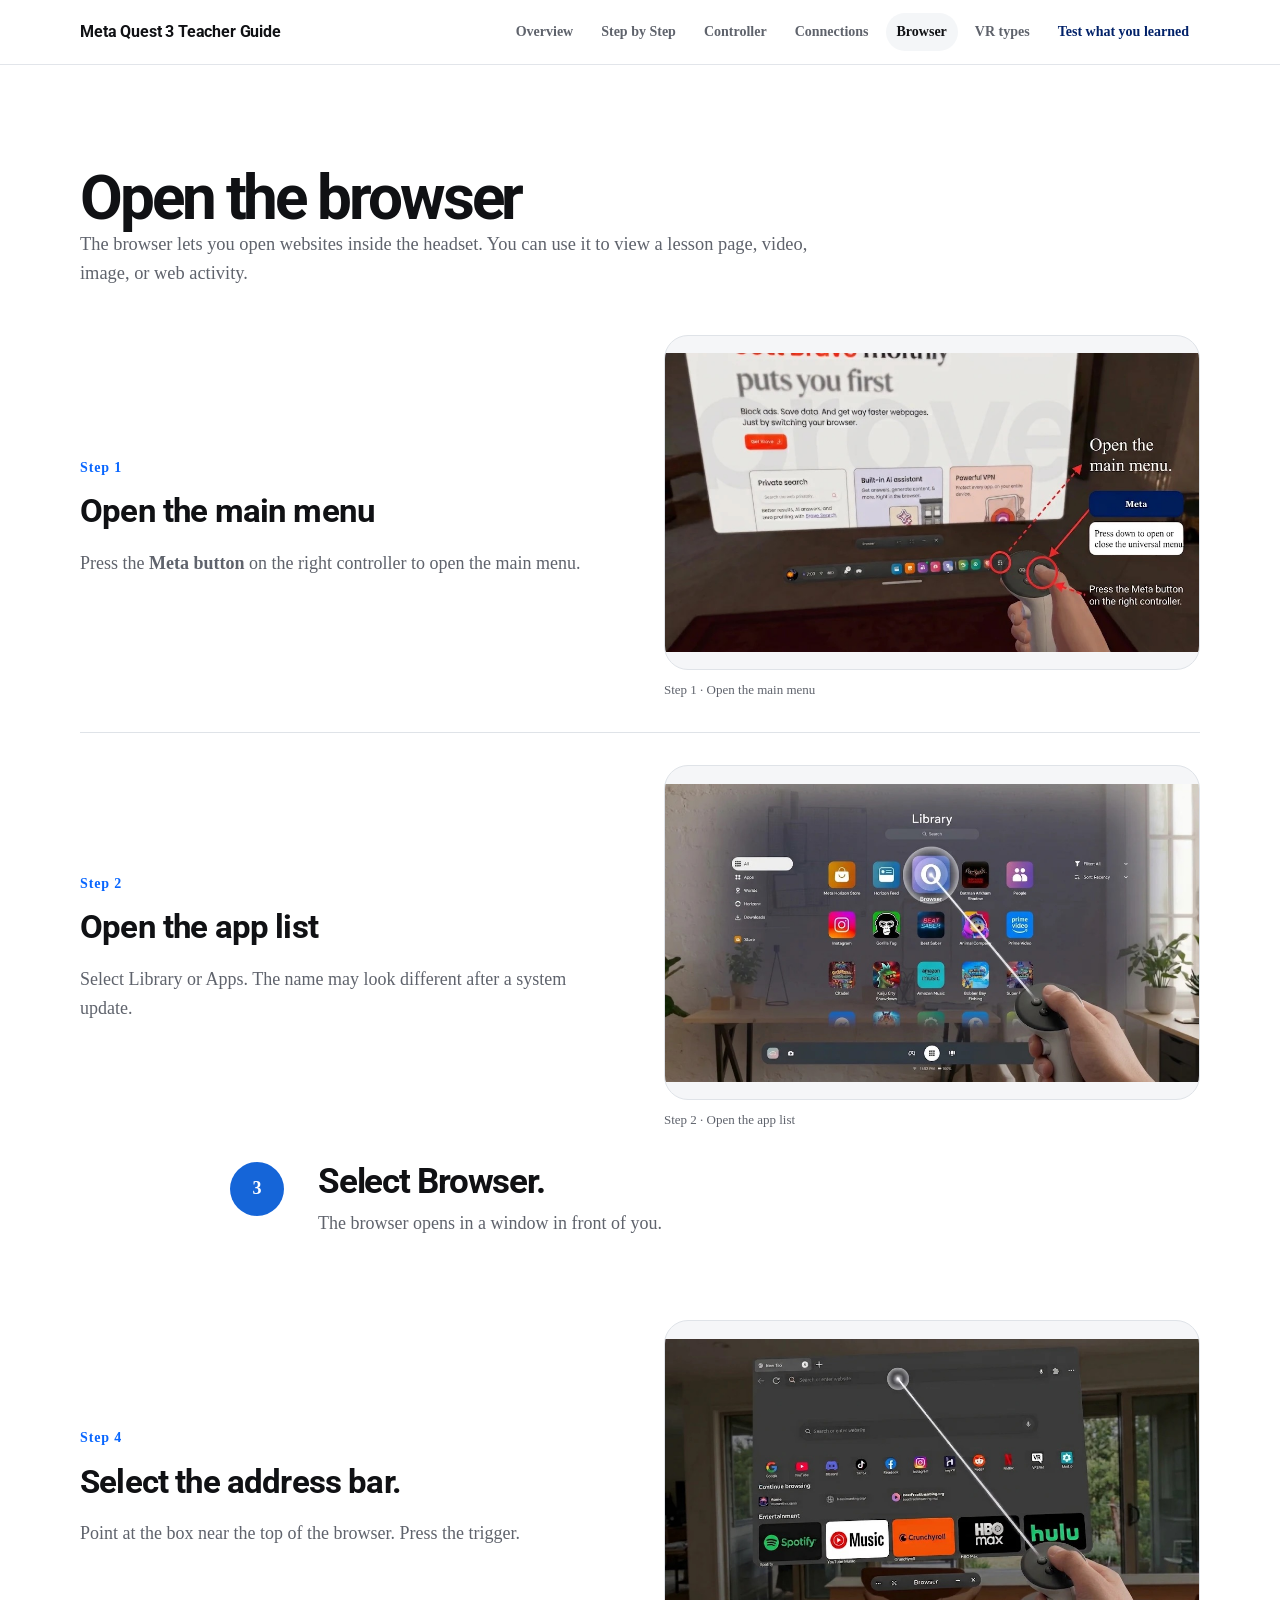
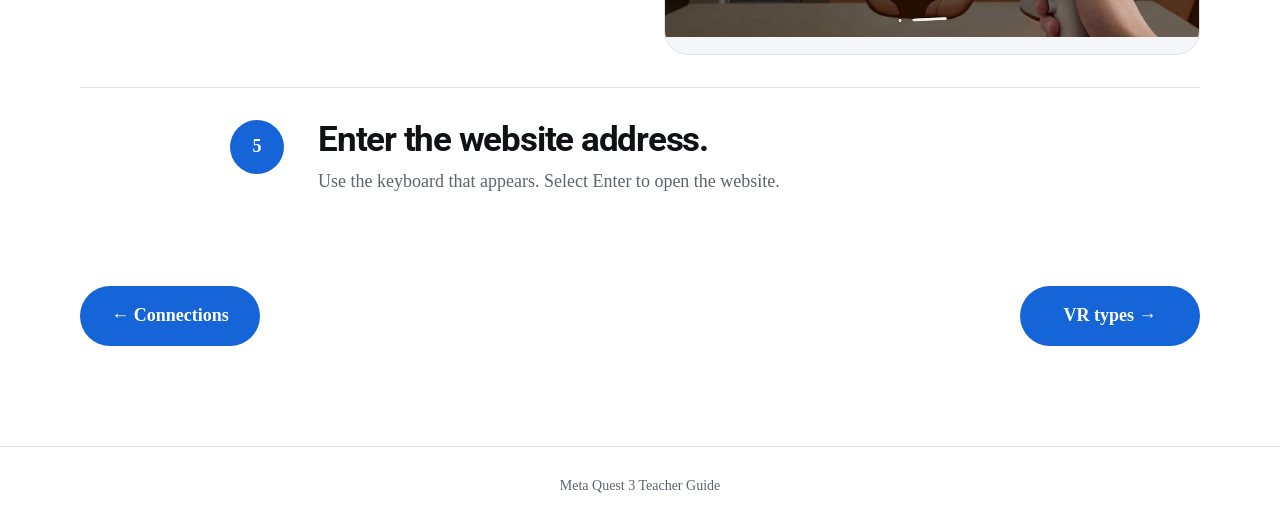
==== browser.html @ f38144ba "Update Browser screenshots, full-size links, and bottom navigation" ====
<!doctype html>
<html lang="en">
<head>
  <meta charset="utf-8">
  <meta name="viewport" content="width=device-width, initial-scale=1">
  <meta name="description" content="Steps for opening and using the browser on Meta Quest 3.">
  <title>Meta Quest 3 for Teachers | Browser</title>
  <link rel="stylesheet" href="style.css">
<style>
.walkthrough .section-heading h1{font-size:clamp(36px,5vw,62px);line-height:1.05;letter-spacing:-.05em;margin:0}
.walkthrough-rows{display:grid;gap:32px}
.walkthrough-row{display:grid;grid-template-columns:minmax(0,1fr) minmax(0,1fr);gap:48px;align-items:center;padding:0 0 32px;border-bottom:1px solid var(--line)}
.walkthrough-row:last-child{border-bottom:0;padding-bottom:0}
.walkthrough-picture{min-height:270px;aspect-ratio:4/3;background:var(--soft);border:1px solid var(--line);border-radius:24px}
.walkthrough-copy{min-width:0;padding:20px 0}
.walkthrough-copy .walkthrough-number{color:#0866ff;font-weight:700;font-size:14px;letter-spacing:.06em;margin:0 0 12px}
.walkthrough-copy h2{font-size:clamp(25px,2.6vw,36px);line-height:1.2;letter-spacing:-.025em;margin:0 0 18px}
.walkthrough-copy p{color:var(--muted);line-height:1.65;margin:0}
@media(max-width:700px){.walkthrough-row{grid-template-columns:minmax(0,1fr);gap:18px}.walkthrough-picture{min-height:180px;aspect-ratio:16/9}.walkthrough-copy{padding:0 0 12px}}
.walkthrough .walkthrough-picture{min-height:0;aspect-ratio:auto;overflow:hidden;background:#fff}
.walkthrough-picture img{display:block;width:100%;height:auto}
.walkthrough-internet-link{display:inline-block;margin-top:24px;min-width:0}

.wifi-shot{margin:0}.wifi-shot figcaption{font-size:13px;color:var(--muted);margin-top:10px}.wifi-shot a{display:block}.wifi-shot a:focus-visible{outline:3px solid #0866ff;outline-offset:4px}.wifi-source{margin-top:32px;font-size:14px;color:var(--muted)}
.wifi-shot .walkthrough-picture{display:flex;align-items:center;justify-content:center;aspect-ratio:16/10;background:#f5f6f8;border-radius:24px}
.wifi-shot .walkthrough-picture img{width:100%;height:100%;object-fit:contain}

.browser-remaining{margin-top:32px;counter-reset:step 2}
.browser-address-step{margin-top:32px}
.browser-final{margin-top:32px;counter-reset:step 4}
.browser-page-links{display:flex;justify-content:space-between;gap:18px;margin-top:40px;flex-wrap:wrap}
@media(max-width:620px){.browser-page-links{flex-direction:column}}
</style>
</head>
<body>
  <a class="skip-link" href="#main">Skip to main content</a>
  <header class="site-header">
    <div class="nav-wrap">
      <a class="brand" href="index.html">Meta Quest 3 Teacher Guide</a>
      <nav class="site-nav" aria-label="Course pages">
        <a href="index.html"> Overview</a>
        <a href="step-by-step.html"> Step by Step</a>
        <a href="controller.html"> Controller</a>
        <a href="internet.html"> Connections</a>
        <a href="browser.html" aria-current="page"> Browser</a>
        <a href="vr-types.html"> VR types</a>
        <a href="quiz.html"> Test what you learned</a>
      </nav>
    </div>
  </header>

  <main id="main">
    <section class="section walkthrough">
      <div class="container">
        <div class="section-heading"><h1>Open the browser</h1><p>The browser lets you open websites inside the headset. You can use it to view a lesson page, video, image, or web activity.</p></div>
        <div class="walkthrough-rows">
          <article class="walkthrough-row" aria-labelledby="browser-step-1">
            <div class="walkthrough-copy"><p class="walkthrough-number">Step 1</p><h2 id="browser-step-1">Open the main menu</h2><p>Press the <strong>Meta button</strong> on the right controller to open the main menu.</p></div>
            <figure class="wifi-shot"><a class="walkthrough-picture" href="assets/browser/step-1-main-menu.svg" target="_blank" rel="noopener" aria-label="View Step 1 screenshot at full size (opens in a new tab)"><img src="assets/browser/step-1-main-menu.svg" alt="Press the Meta button on the right controller to open the universal menu. Arrows highlight the button and the menu bar." width="1024" height="572" loading="eager"></a><figcaption>Step 1 · Open the main menu</figcaption></figure>
          </article>
          <article class="walkthrough-row" aria-labelledby="browser-step-2">
            <div class="walkthrough-copy"><p class="walkthrough-number">Step 2</p><h2 id="browser-step-2">Open the app list</h2><p>Select Library or Apps. The name may look different after a system update.</p></div>
            <figure class="wifi-shot"><a class="walkthrough-picture" href="assets/browser/step-2-library-nov13.svg" target="_blank" rel="noopener" aria-label="View Step 2 screenshot at full size (opens in a new tab)"><img src="assets/browser/step-2-library-nov13.svg" alt="Meta Quest Library showing the app list, including Browser in the top row." width="1024" height="572" loading="lazy"></a><figcaption>Step 2 · Open the app list</figcaption></figure>
          </article>
        </div>
        <div class="steps browser-remaining">

          <article class="step">
            <h2>Select Browser.</h2>
            <p>The browser opens in a window in front of you.</p>
          </article>
        </div>
        <article class="walkthrough-row browser-address-step" aria-labelledby="browser-step-4">
          <div class="walkthrough-copy"><p class="walkthrough-number">Step 4</p><h2 id="browser-step-4">Select the address bar.</h2><p>Point at the box near the top of the browser. Press the trigger.</p></div>
          <figure class="wifi-shot"><a class="walkthrough-picture" href="assets/browser/step-4-address-bar.svg" target="_blank" rel="noopener" aria-label="View Step 4 screenshot at full size (opens in a new tab)"><img src="assets/browser/step-4-address-bar.svg" alt="Controller pointer selecting the address bar at the top of the Browser window." width="1024" height="572" loading="lazy"></a></figure>
        </article>
        <div class="steps browser-final">
          <article class="step">
            <h2>Enter the website address.</h2>
            <p>Use the keyboard that appears. Select Enter to open the website.</p>
          </article>
        </div>
        <nav class="browser-page-links" aria-label="Related course pages"><a class="page-link" href="internet.html">← Connections</a><a class="page-link" href="vr-types.html">VR types →</a></nav>
      </div>
    </section>


  </main>

  <footer class="site-footer">Meta Quest 3 Teacher Guide</footer>
</body>
</html>
---- style.css ----
@import url("https://fonts.googleapis.com/css2?family=Roboto:wght@700&display=swap");

:root {
  --ink: #101114;
  --muted: #5f636c;
  --paper: #ffffff;
  --soft: #f4f6f8;
  --line: #dfe3e8;
  --blue: #1565d8;
  --blue-dark: #0d47a1;
  --blue-soft: #eaf3ff;
  --green-soft: #e9f8ef;
  --green-dark: #176b3a;
  --shadow: 0 22px 60px rgba(22, 31, 46, 0.1);
  --radius-large: 32px;
  --radius-medium: 20px;
  --content: 1120px;
}

* {
  box-sizing: border-box;
}

html {
  scroll-behavior: smooth;
}

body {
  margin: 0;
  color: var(--ink);
  background: var(--paper);
  font-family: Georgia, "Times New Roman", serif;
  font-size: 18px;
  line-height: 1.55;
  -webkit-font-smoothing: antialiased;
}

a {
  color: inherit;
}

a:focus-visible {
  outline: 3px solid #1565d8;
  outline-offset: 4px;
}

.skip-link {
  position: absolute;
  top: -60px;
  left: 20px;
  z-index: 100;
  padding: 10px 16px;
  color: #ffffff;
  background: var(--blue-dark);
  border-radius: 10px;
}

.skip-link:focus {
  top: 14px;
}

.site-header {
  position: sticky;
  top: 0;
  z-index: 20;
  border-bottom: 1px solid rgba(223, 227, 232, 0.9);
  background: rgba(255, 255, 255, 0.92);
  backdrop-filter: blur(18px);
}

.nav-wrap {
  width: min(calc(100% - 36px), var(--content));
  min-height: 64px;
  margin: 0 auto;
  display: flex;
  align-items: center;
  justify-content: space-between;
  gap: 24px;
}

.brand {
  flex: 0 0 auto;
  font-size: 16px;
  font-weight: 750;
  text-decoration: none;
  letter-spacing: -0.01em;
}

.site-nav {
  display: flex;
  align-items: center;
  gap: 6px;
  overflow-x: auto;
  scrollbar-width: none;
}

.site-nav::-webkit-scrollbar {
  display: none;
}

.site-nav a {
  flex: 0 0 auto;
  padding: 8px 11px;
  color: var(--muted);
  border-radius: 999px;
  font-size: 14px;
  font-weight: 650;
  text-decoration: none;
}

.site-nav a:hover,
.site-nav a[aria-current="page"] {
  color: var(--ink);
  background: var(--soft);
}

.hero {
  min-height: 76vh;
  display: grid;
  place-items: center;
  padding: 90px 20px 70px;
  overflow: hidden;
  background:
    radial-gradient(circle at 50% 22%, rgba(72, 155, 255, 0.25), transparent 32%),
    linear-gradient(180deg, #ffffff 0%, #f3f7fc 100%);
}

.hero-inner {
  width: min(100%, 960px);
  text-align: center;
}

.eyebrow {
  margin: 0 0 18px;
  color: var(--blue-dark);
  font-size: 14px;
  font-weight: 800;
  letter-spacing: 0.12em;
  text-transform: uppercase;
}

h1,
h2,
h3 {
  margin-top: 0;
  letter-spacing: -0.035em;
  line-height: 1.08;
}

h1 {
  max-width: 880px;
  margin-right: auto;
  margin-bottom: 24px;
  margin-left: auto;
  font-size: clamp(3rem, 8vw, 6.6rem);
  font-weight: 780;
}

.hero-copy {
  max-width: 690px;
  margin: 0 auto;
  color: var(--muted);
  font-size: clamp(1.1rem, 2.3vw, 1.45rem);
}

.hero-note {
  display: inline-block;
  margin-top: 34px;
  padding: 10px 16px;
  color: var(--blue-dark);
  background: rgba(255, 255, 255, 0.8);
  border: 1px solid rgba(21, 101, 216, 0.18);
  border-radius: 999px;
  font-size: 15px;
  font-weight: 700;
}

.section {
  padding: 100px 20px;
}

.section.soft {
  background: var(--soft);
}

.section.dark {
  color: #ffffff;
  background: #101114;
}

.container {
  width: min(100%, var(--content));
  margin: 0 auto;
}

.section-heading {
  max-width: 760px;
  margin-bottom: 48px;
}

.section-heading h2 {
  margin-bottom: 18px;
  font-size: clamp(2.2rem, 5vw, 4.5rem);
}

.section-heading p {
  margin: 0;
  color: var(--muted);
  font-size: 1.15rem;
}

.dark .section-heading p {
  color: #c8cbd1;
}

.grid {
  display: grid;
  grid-template-columns: repeat(3, minmax(0, 1fr));
  gap: 22px;
}

.grid.two {
  grid-template-columns: repeat(2, minmax(0, 1fr));
}

.card {
  padding: 30px;
  background: #ffffff;
  border: 1px solid var(--line);
  border-radius: var(--radius-medium);
  box-shadow: 0 8px 26px rgba(22, 31, 46, 0.05);
}

.card h3 {
  margin-bottom: 12px;
  font-size: 1.35rem;
}

.card p {
  margin: 0;
  color: var(--muted);
}

.card p + p {
  margin-top: 12px;
}

.number {
  display: grid;
  width: 42px;
  height: 42px;
  margin-bottom: 22px;
  place-items: center;
  color: #ffffff;
  background: var(--blue);
  border-radius: 50%;
  font-size: 16px;
  font-weight: 800;
}

.feature-panel {
  padding: clamp(30px, 6vw, 70px);
  background: #ffffff;
  border: 1px solid var(--line);
  border-radius: var(--radius-large);
  box-shadow: var(--shadow);
}

.feature-panel + .feature-panel {
  margin-top: 28px;
}

.feature-panel h2 {
  max-width: 760px;
  margin-bottom: 18px;
  font-size: clamp(2rem, 4vw, 3.8rem);
}

.feature-panel > p {
  max-width: 760px;
  margin: 0;
  color: var(--muted);
}

.plain-list {
  margin: 28px 0 0;
  padding: 0;
  list-style: none;
}

.plain-list li {
  padding: 17px 0;
  border-top: 1px solid var(--line);
}

.plain-list strong {
  display: block;
  margin-bottom: 4px;
}

.comparison-wrap {
  overflow-x: auto;
  border: 1px solid var(--line);
  border-radius: var(--radius-medium);
  background: #ffffff;
}

.comparison {
  width: 100%;
  min-width: 760px;
  border-collapse: collapse;
}

.comparison th,
.comparison td {
  padding: 22px;
  text-align: left;
  vertical-align: top;
  border-bottom: 1px solid var(--line);
}

.comparison th {
  color: var(--ink);
  background: var(--blue-soft);
  font-size: 16px;
}

.comparison td {
  color: var(--muted);
}

.comparison tr:last-child td {
  border-bottom: 0;
}

.comparison td:first-child {
  color: var(--ink);
  font-weight: 750;
}

.callout {
  margin-top: 30px;
  padding: 24px 28px;
  color: var(--blue-dark);
  background: var(--blue-soft);
  border-radius: var(--radius-medium);
}

.callout strong {
  display: block;
  margin-bottom: 6px;
}

.controller-grid {
  display: grid;
  grid-template-columns: repeat(2, minmax(0, 1fr));
  gap: 24px;
}

.controller-card {
  padding: 36px;
  background: #ffffff;
  border: 1px solid var(--line);
  border-radius: var(--radius-large);
  box-shadow: var(--shadow);
}

.controller-card h2 {
  margin-bottom: 10px;
  font-size: 2rem;
}

.controller-card > p {
  margin-top: 0;
  color: var(--muted);
}

.control-row {
  display: grid;
  grid-template-columns: 140px 1fr;
  gap: 20px;
  padding: 19px 0;
  border-top: 1px solid var(--line);
}

.control-name {
  font-weight: 760;
}

.control-use {
  color: var(--muted);
}

.steps {
  max-width: 820px;
  margin: 0 auto;
  counter-reset: step;
}

.step {
  position: relative;
  padding: 0 0 50px 88px;
  counter-increment: step;
}

.step::before {
  content: counter(step);
  position: absolute;
  top: 0;
  left: 0;
  display: grid;
  width: 54px;
  height: 54px;
  place-items: center;
  color: #ffffff;
  background: var(--blue);
  border-radius: 50%;
  font-weight: 800;
}

.step:not(:last-child)::after {
  content: "";
  position: absolute;
  top: 62px;
  bottom: 8px;
  left: 26px;
  width: 2px;
  background: var(--line);
}

.step h2 {
  margin-bottom: 10px;
  font-size: clamp(1.5rem, 3vw, 2.2rem);
}

.step p {
  margin: 0;
  color: var(--muted);
}

.check-box {
  max-width: 820px;
  margin: 28px auto 0;
  padding: 28px;
  color: var(--green-dark);
  background: var(--green-soft);
  border-radius: var(--radius-medium);
}

.check-box h2 {
  margin-bottom: 10px;
  font-size: 1.5rem;
}

.check-box p {
  margin: 0;
}

.page-nav {
  padding: 40px 20px 70px;
  background: var(--soft);
}

.page-nav-inner {
  width: min(100%, var(--content));
  margin: 0 auto;
  display: flex;
  justify-content: space-between;
  gap: 18px;
}

.page-link {
  min-width: 180px;
  padding: 16px 20px;
  color: #ffffff;
  background: var(--blue);
  border-radius: 999px;
  font-weight: 750;
  text-align: center;
  text-decoration: none;
}

.page-link:hover {
  background: var(--blue-dark);
}

.page-link.secondary {
  color: var(--ink);
  background: #ffffff;
  border: 1px solid var(--line);
}

.page-link.secondary:hover {
  background: #e9edf2;
}

.site-footer {
  padding: 28px 20px;
  color: var(--muted);
  background: #ffffff;
  border-top: 1px solid var(--line);
  font-size: 14px;
  text-align: center;
}

@media (max-width: 900px) {
  .nav-wrap {
    min-height: auto;
    padding: 12px 0;
    align-items: flex-start;
    flex-direction: column;
    gap: 8px;
  }

  .site-nav {
    width: 100%;
  }

  .grid,
  .grid.two,
  .controller-grid {
    grid-template-columns: 1fr;
  }

  .hero {
    min-height: 68vh;
  }
}

@media (max-width: 620px) {
  body {
    font-size: 17px;
  }

  .section {
    padding: 72px 18px;
  }

  .hero {
    padding: 76px 18px 56px;
  }

  .card,
  .controller-card {
    padding: 24px;
  }

  .control-row {
    grid-template-columns: 1fr;
    gap: 5px;
  }

  .step {
    padding-left: 70px;
  }

  .page-nav-inner {
    flex-direction: column;
  }

  .page-link {
    width: 100%;
  }
}

@media (prefers-reduced-motion: reduce) {
  html {
    scroll-behavior: auto;
  }
}

/* Keep every course link visible, including the final knowledge check. */
.nav-wrap{flex-wrap:wrap;padding-top:10px;padding-bottom:10px;gap:10px 20px}.site-nav{flex-wrap:wrap;overflow-x:visible}.site-nav a:last-child{color:#012169}.site-nav a[aria-current="page"]{background:var(--soft)}

/* Use the course typeface consistently in native controls. */
button, input, select, textarea { font-family: inherit; }

/* Course typography: bold Roboto headings, Georgia reading and controls. */
h1, h2, h3, h4, h5, h6, .brand, th, .callout > strong, .hx-topbar > strong {
  font-family: "Roboto", Arial, sans-serif !important;
  font-weight: 700 !important;
}
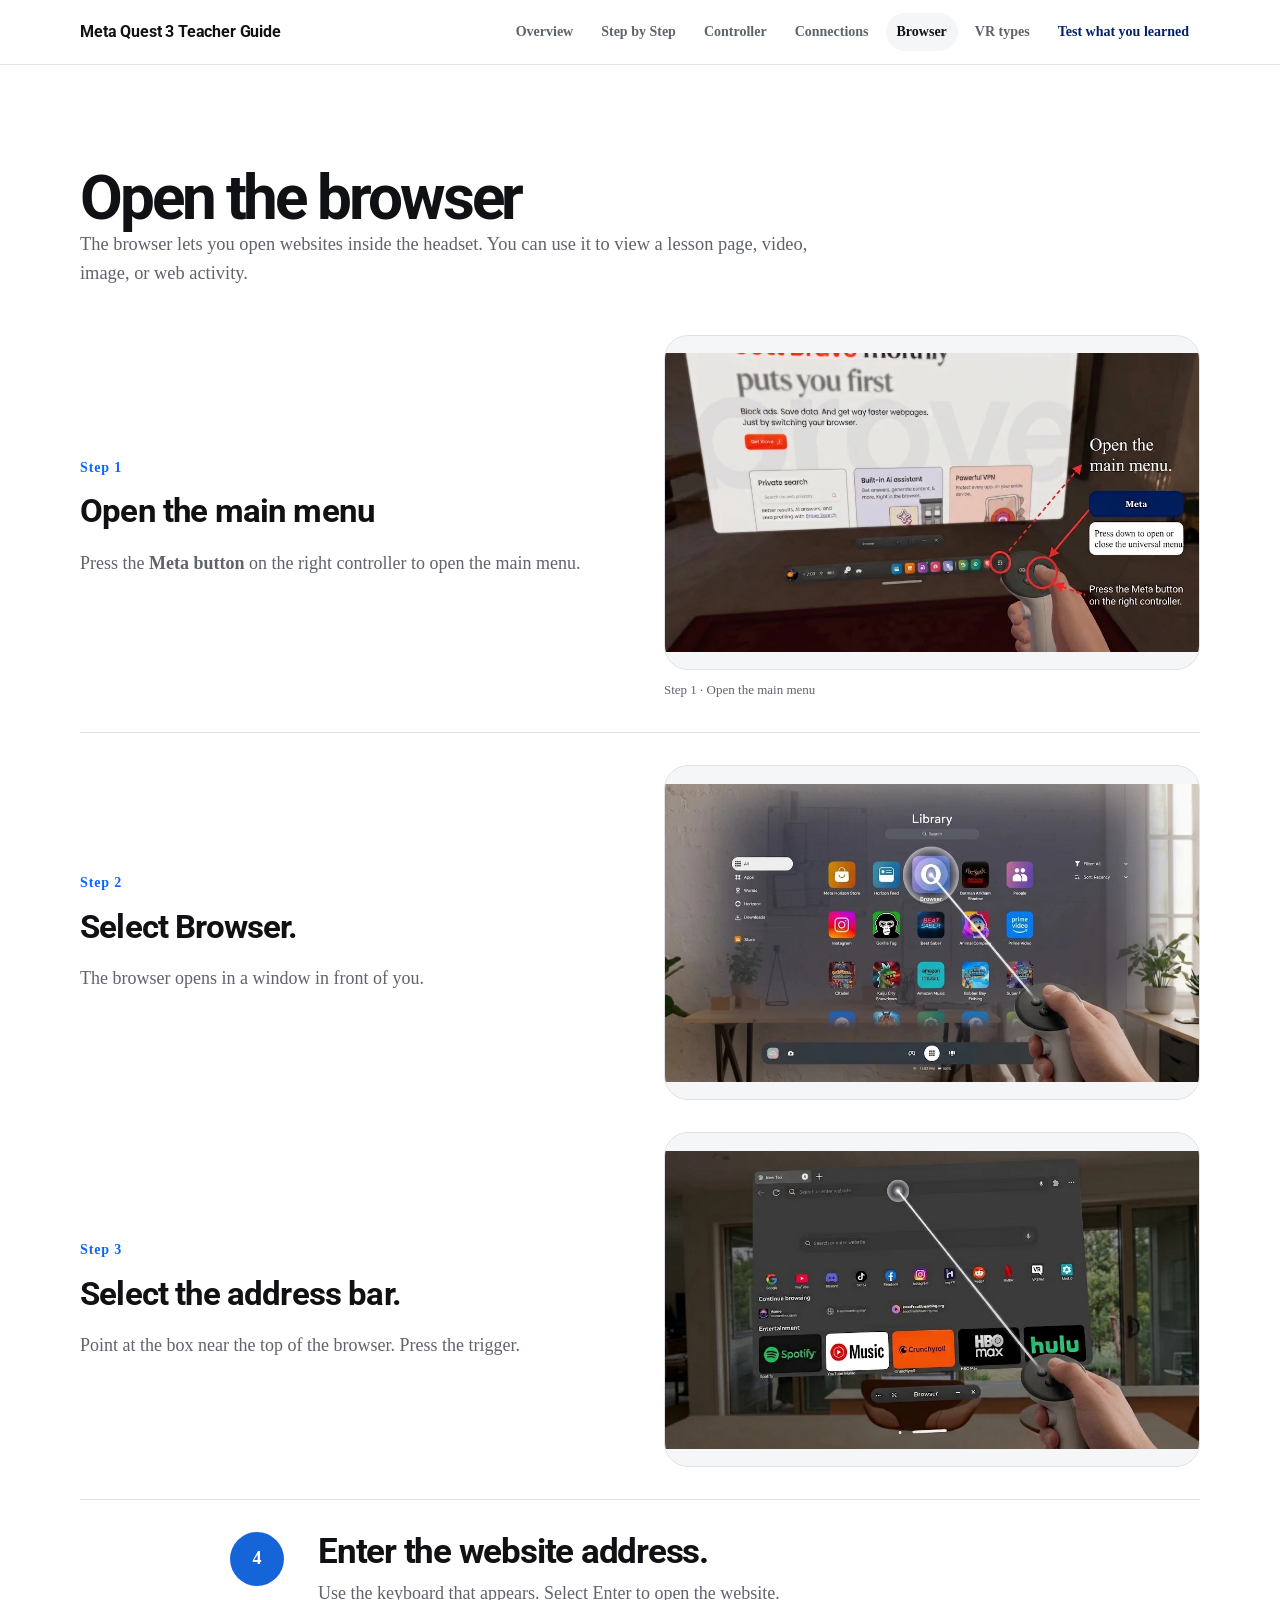
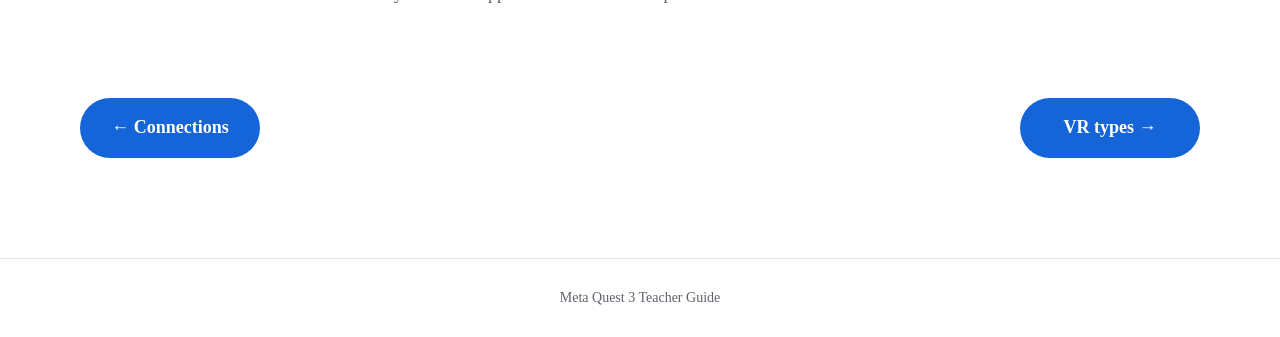
==== commit 7a8cb7ca: "Update step numbers and content in browser walkthrough" ====
--- a/browser.html
+++ b/browser.html
@@ -27,7 +27,7 @@
 
 .browser-remaining{margin-top:32px;counter-reset:step 2}
 .browser-address-step{margin-top:32px}
-.browser-final{margin-top:32px;counter-reset:step 4}
+.browser-final{margin-top:32px;counter-reset:step 3}
 .browser-page-links{display:flex;justify-content:space-between;gap:18px;margin-top:40px;flex-wrap:wrap}
 @media(max-width:620px){.browser-page-links{flex-direction:column}}
 </style>
@@ -59,20 +59,13 @@
             <figure class="wifi-shot"><a class="walkthrough-picture" href="assets/browser/step-1-main-menu.svg" target="_blank" rel="noopener" aria-label="View Step 1 screenshot at full size (opens in a new tab)"><img src="assets/browser/step-1-main-menu.svg" alt="Press the Meta button on the right controller to open the universal menu. Arrows highlight the button and the menu bar." width="1024" height="572" loading="eager"></a><figcaption>Step 1 · Open the main menu</figcaption></figure>
           </article>
           <article class="walkthrough-row" aria-labelledby="browser-step-2">
-            <div class="walkthrough-copy"><p class="walkthrough-number">Step 2</p><h2 id="browser-step-2">Open the app list</h2><p>Select Library or Apps. The name may look different after a system update.</p></div>
-            <figure class="wifi-shot"><a class="walkthrough-picture" href="assets/browser/step-2-library-nov13.svg" target="_blank" rel="noopener" aria-label="View Step 2 screenshot at full size (opens in a new tab)"><img src="assets/browser/step-2-library-nov13.svg" alt="Meta Quest Library showing the app list, including Browser in the top row." width="1024" height="572" loading="lazy"></a><figcaption>Step 2 · Open the app list</figcaption></figure>
-          </article>
-        </div>
-        <div class="steps browser-remaining">
-
-          <article class="step">
-            <h2>Select Browser.</h2>
-            <p>The browser opens in a window in front of you.</p>
+            <div class="walkthrough-copy"><p class="walkthrough-number">Step 2</p><h2 id="browser-step-2">Select Browser.</h2><p>The browser opens in a window in front of you.</p></div>
+            <figure class="wifi-shot"><a class="walkthrough-picture" href="assets/browser/step-2-library-nov13.svg" target="_blank" rel="noopener" aria-label="View Step 2 screenshot at full size (opens in a new tab)"><img src="assets/browser/step-2-library-nov13.svg" alt="Meta Quest Library showing the app list, including Browser in the top row." width="1024" height="572" loading="lazy"></a></figure>
           </article>
         </div>
         <article class="walkthrough-row browser-address-step" aria-labelledby="browser-step-4">
-          <div class="walkthrough-copy"><p class="walkthrough-number">Step 4</p><h2 id="browser-step-4">Select the address bar.</h2><p>Point at the box near the top of the browser. Press the trigger.</p></div>
-          <figure class="wifi-shot"><a class="walkthrough-picture" href="assets/browser/step-4-address-bar.svg" target="_blank" rel="noopener" aria-label="View Step 4 screenshot at full size (opens in a new tab)"><img src="assets/browser/step-4-address-bar.svg" alt="Controller pointer selecting the address bar at the top of the Browser window." width="1024" height="572" loading="lazy"></a></figure>
+          <div class="walkthrough-copy"><p class="walkthrough-number">Step 3</p><h2 id="browser-step-4">Select the address bar.</h2><p>Point at the box near the top of the browser. Press the trigger.</p></div>
+          <figure class="wifi-shot"><a class="walkthrough-picture" href="assets/browser/step-4-address-bar.svg" target="_blank" rel="noopener" aria-label="View Step 3 screenshot at full size (opens in a new tab)"><img src="assets/browser/step-4-address-bar.svg" alt="Controller pointer selecting the address bar at the top of the Browser window." width="1024" height="572" loading="lazy"></a></figure>
         </article>
         <div class="steps browser-final">
           <article class="step">
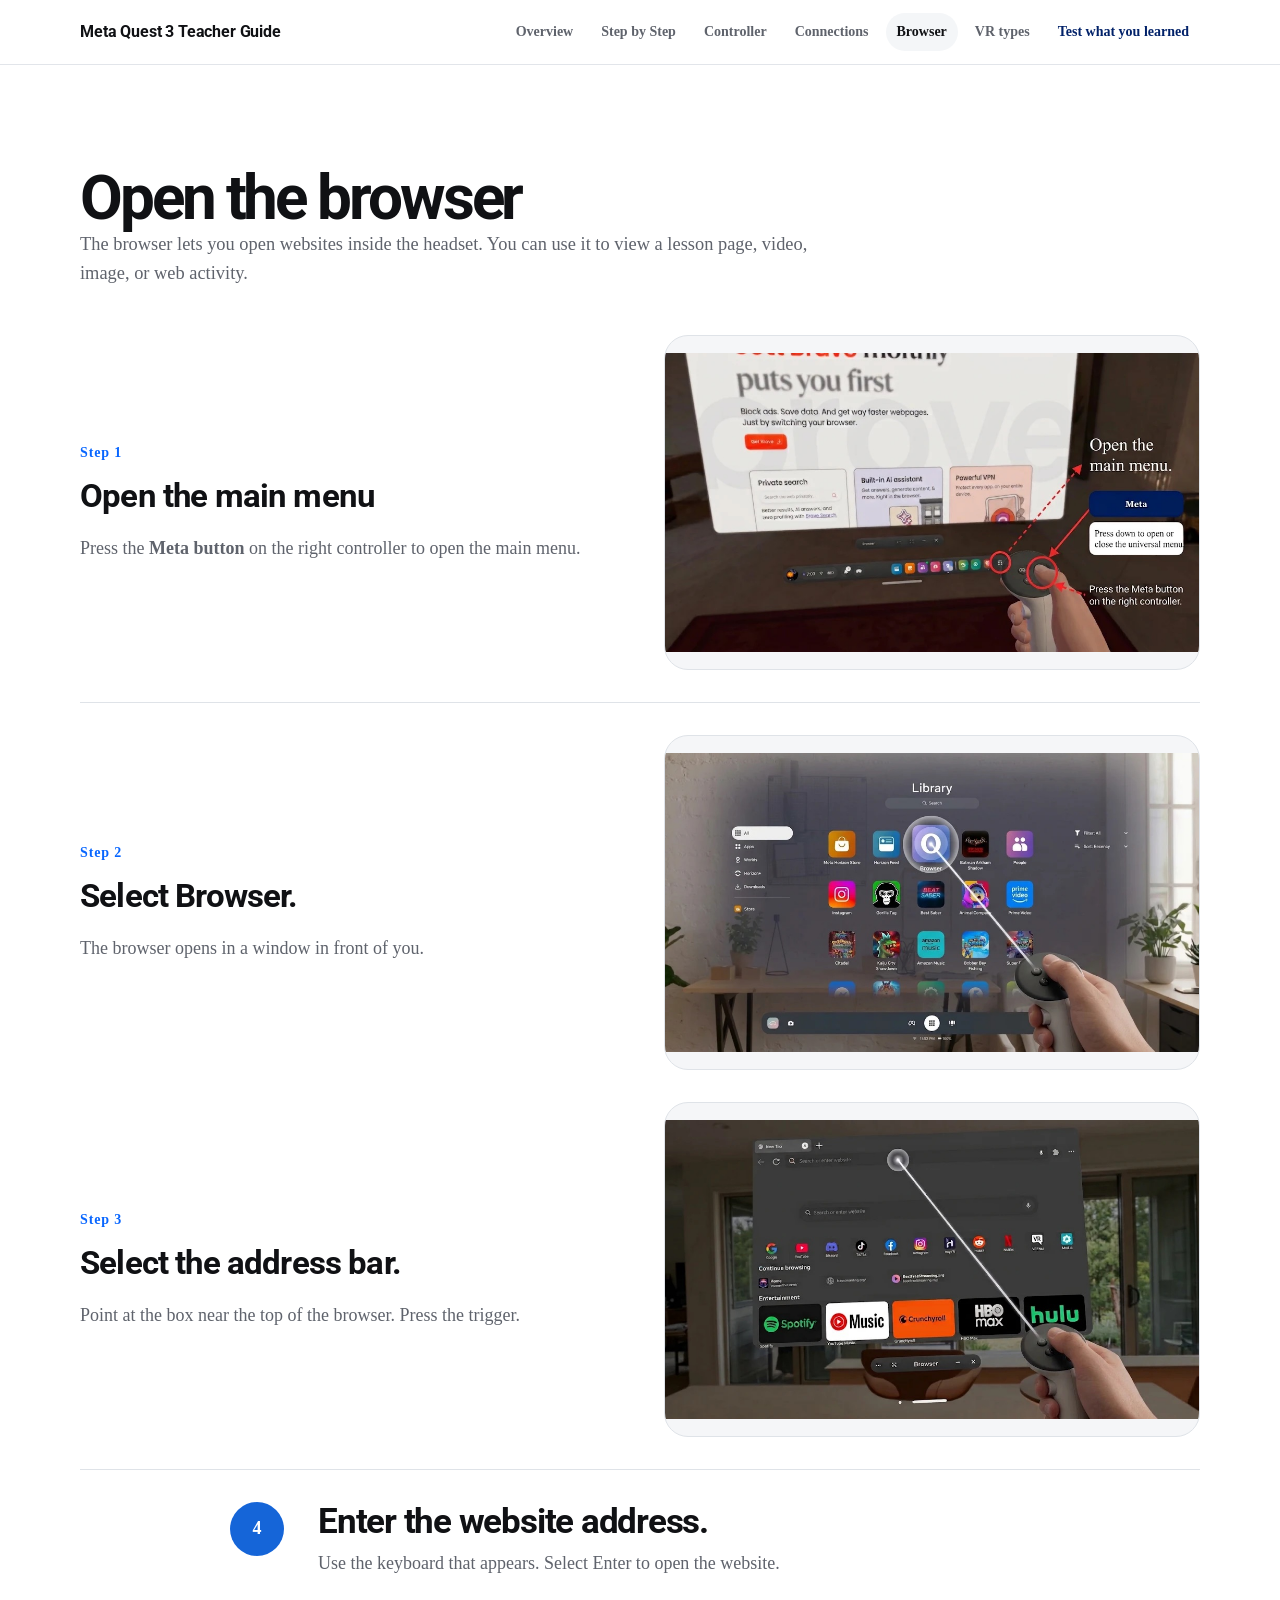
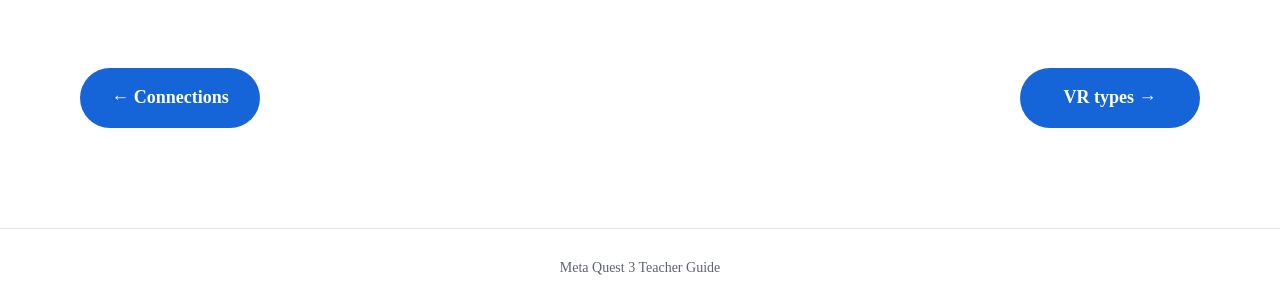
==== commit 09d13c22: "Fix figure tag for Step 1 in browser walkthrough" ====
--- a/browser.html
+++ b/browser.html
@@ -56,7 +56,7 @@
         <div class="walkthrough-rows">
           <article class="walkthrough-row" aria-labelledby="browser-step-1">
             <div class="walkthrough-copy"><p class="walkthrough-number">Step 1</p><h2 id="browser-step-1">Open the main menu</h2><p>Press the <strong>Meta button</strong> on the right controller to open the main menu.</p></div>
-            <figure class="wifi-shot"><a class="walkthrough-picture" href="assets/browser/step-1-main-menu.svg" target="_blank" rel="noopener" aria-label="View Step 1 screenshot at full size (opens in a new tab)"><img src="assets/browser/step-1-main-menu.svg" alt="Press the Meta button on the right controller to open the universal menu. Arrows highlight the button and the menu bar." width="1024" height="572" loading="eager"></a><figcaption>Step 1 · Open the main menu</figcaption></figure>
+            <figure class="wifi-shot"><a class="walkthrough-picture" href="assets/browser/step-1-main-menu.svg" target="_blank" rel="noopener" aria-label="View Step 1 screenshot at full size (opens in a new tab)"><img src="assets/browser/step-1-main-menu.svg" alt="Press the Meta button on the right controller to open the universal menu. Arrows highlight the button and the menu bar." width="1024" height="572" loading="eager"></a></figure>
           </article>
           <article class="walkthrough-row" aria-labelledby="browser-step-2">
             <div class="walkthrough-copy"><p class="walkthrough-number">Step 2</p><h2 id="browser-step-2">Select Browser.</h2><p>The browser opens in a window in front of you.</p></div>
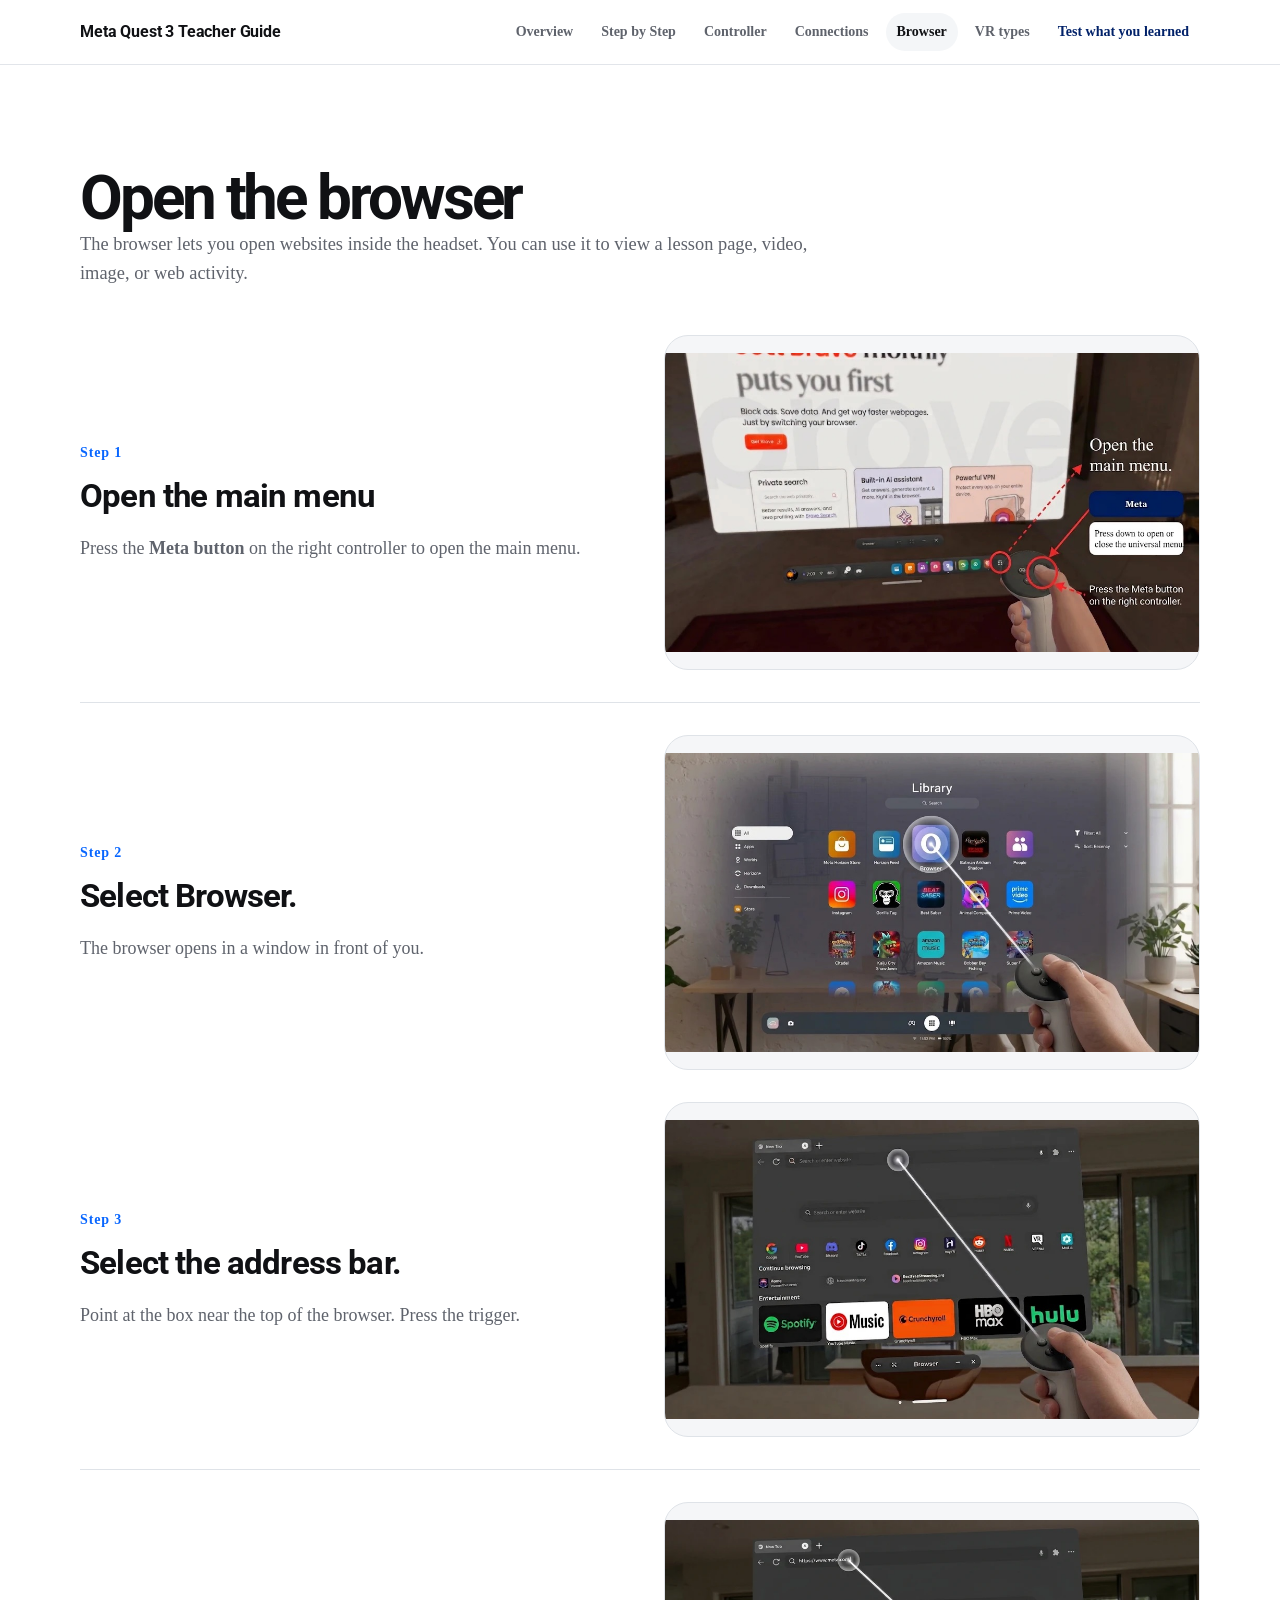
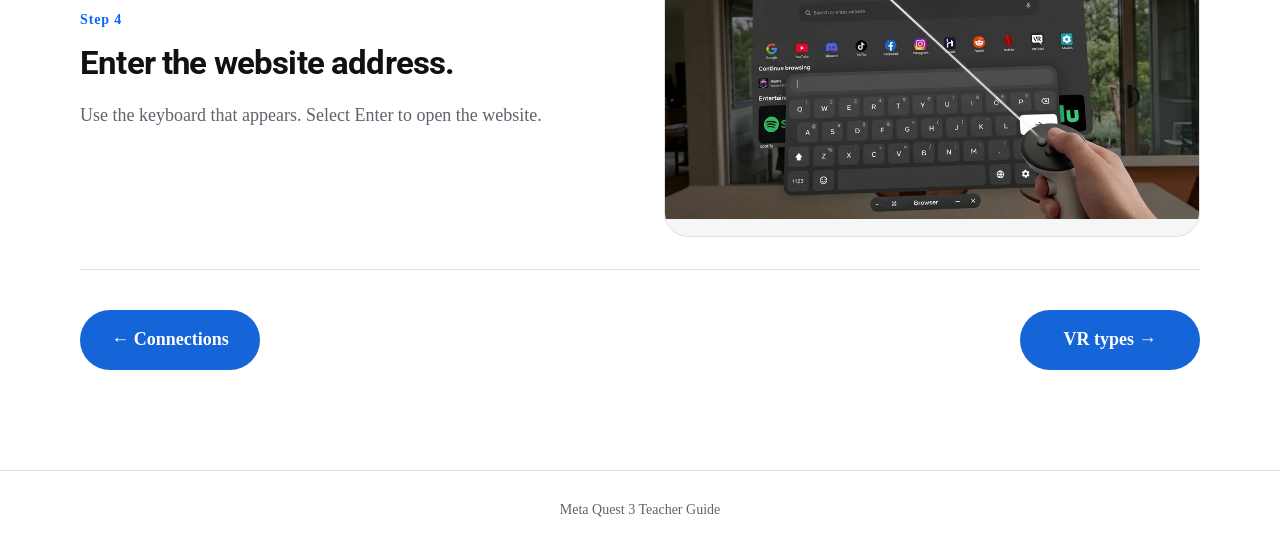
==== commit f910230e: "Update browser walkthrough steps in browser.html" ====
--- a/browser.html
+++ b/browser.html
@@ -67,12 +67,10 @@
           <div class="walkthrough-copy"><p class="walkthrough-number">Step 3</p><h2 id="browser-step-4">Select the address bar.</h2><p>Point at the box near the top of the browser. Press the trigger.</p></div>
           <figure class="wifi-shot"><a class="walkthrough-picture" href="assets/browser/step-4-address-bar.svg" target="_blank" rel="noopener" aria-label="View Step 3 screenshot at full size (opens in a new tab)"><img src="assets/browser/step-4-address-bar.svg" alt="Controller pointer selecting the address bar at the top of the Browser window." width="1024" height="572" loading="lazy"></a></figure>
         </article>
-        <div class="steps browser-final">
-          <article class="step">
-            <h2>Enter the website address.</h2>
-            <p>Use the keyboard that appears. Select Enter to open the website.</p>
-          </article>
-        </div>
+        <article class="walkthrough-row browser-address-step" aria-labelledby="browser-step-5">
+          <div class="walkthrough-copy"><p class="walkthrough-number">Step 4</p><h2 id="browser-step-5">Enter the website address.</h2><p>Use the keyboard that appears. Select Enter to open the website.</p></div>
+          <figure class="wifi-shot"><a class="walkthrough-picture" href="assets/browser/enter%20address.png" target="_blank" rel="noopener" aria-label="View Step 4 screenshot at full size (opens in a new tab)"><img src="assets/browser/enter%20address.png" alt="Browser window with the on-screen keyboard open below the address bar. The controller pointer selects the Enter key." width="1024" height="572" loading="lazy"></a></figure>
+        </article>
         <nav class="browser-page-links" aria-label="Related course pages"><a class="page-link" href="internet.html">← Connections</a><a class="page-link" href="vr-types.html">VR types →</a></nav>
       </div>
     </section>
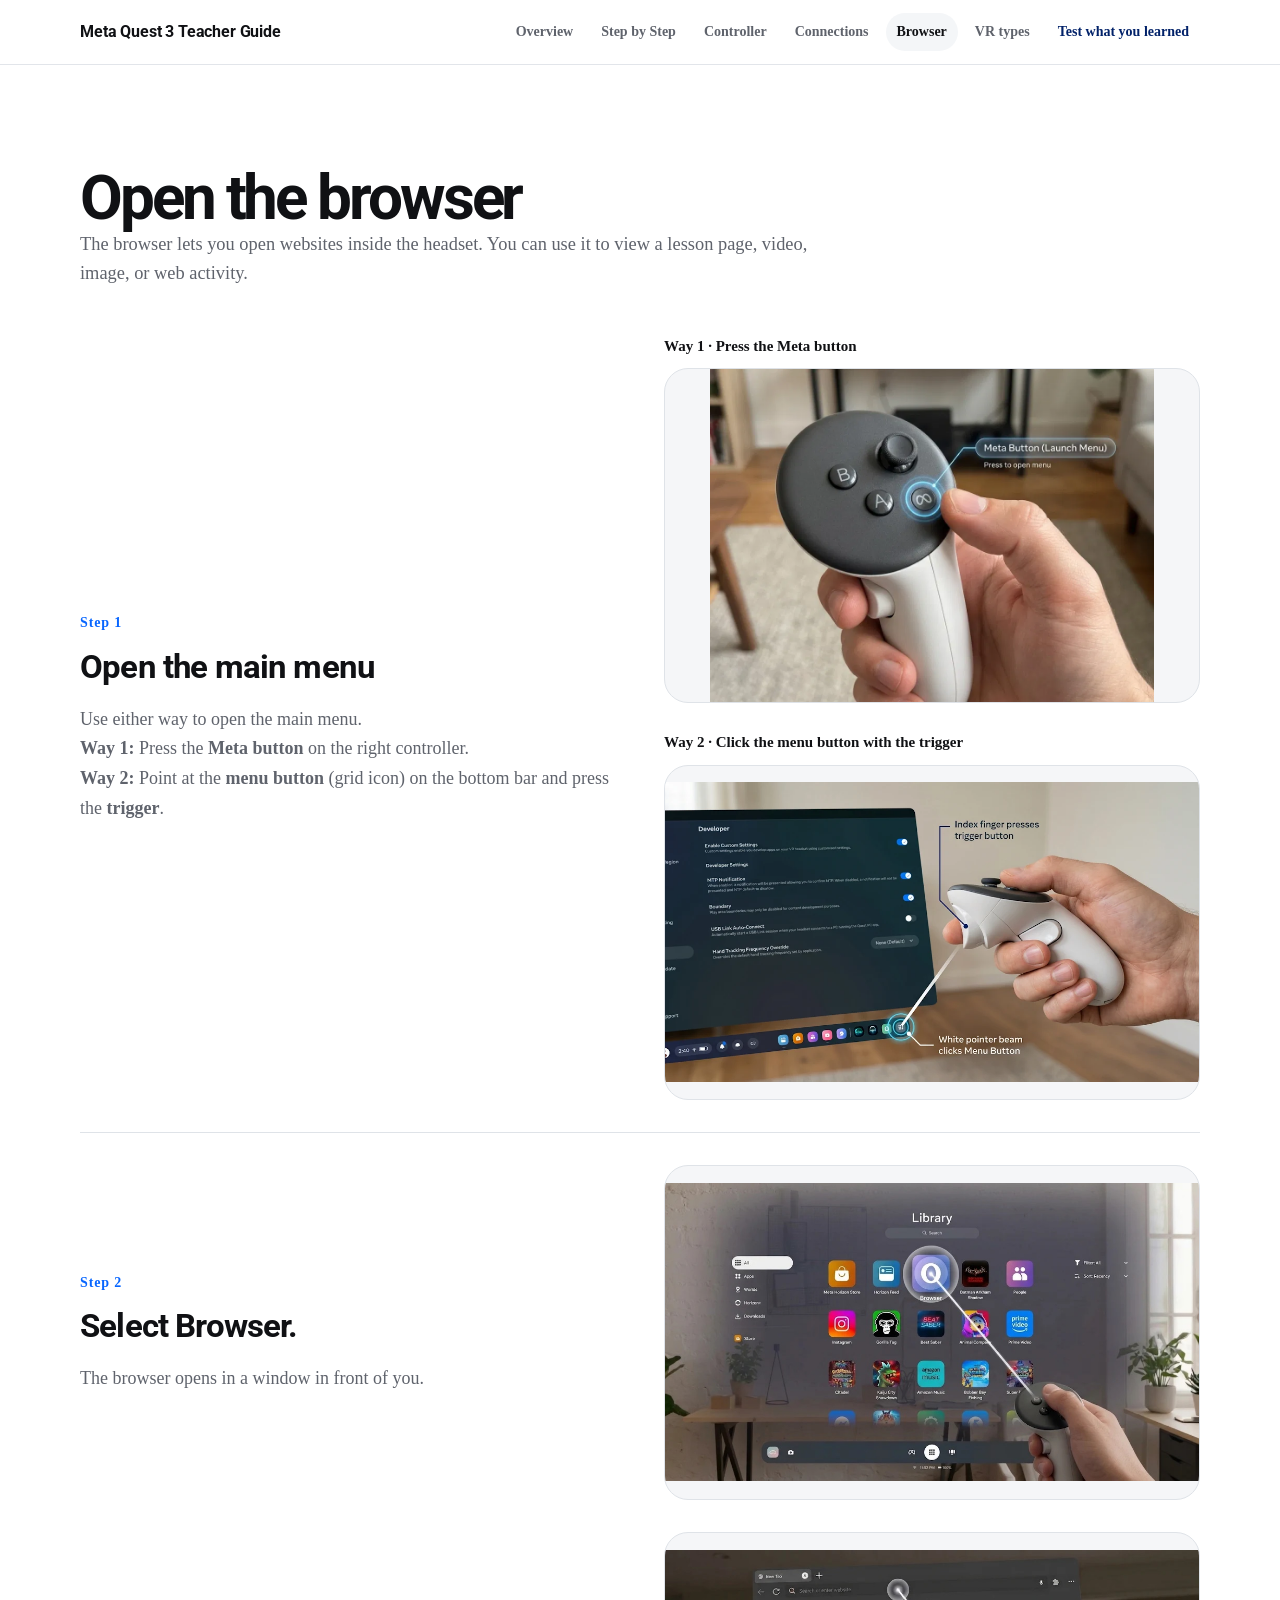
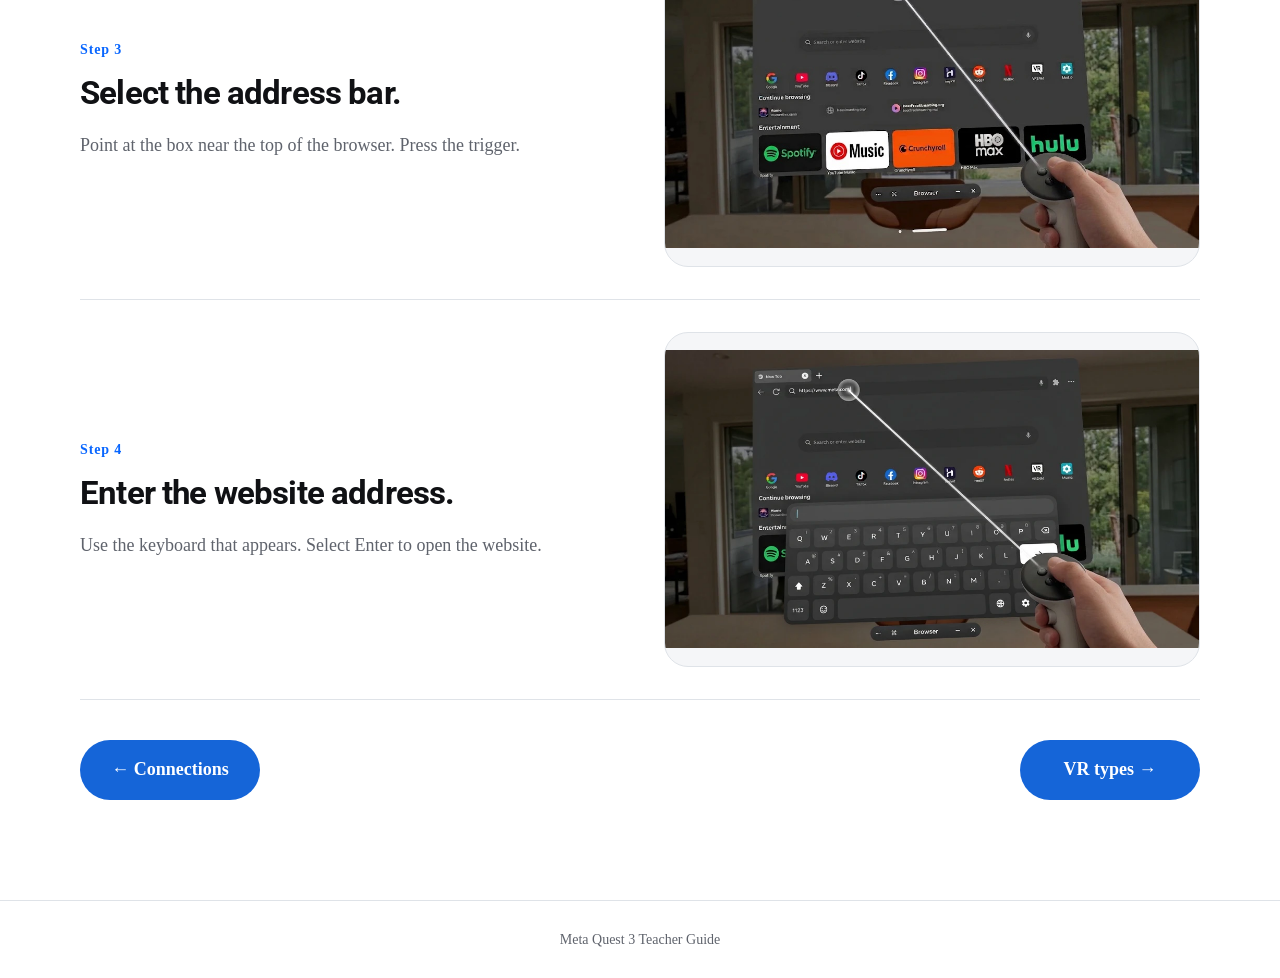
==== commit c0c15d19: "Revise main menu opening instructions in browser Updated instructions for opening the main menu in t" ====
--- a/browser.html
+++ b/browser.html
@@ -25,6 +25,7 @@
 .wifi-shot .walkthrough-picture{display:flex;align-items:center;justify-content:center;aspect-ratio:16/10;background:#f5f6f8;border-radius:24px}
 .wifi-shot .walkthrough-picture img{width:100%;height:100%;object-fit:contain}
 
+.browser-ways{display:grid;gap:28px;min-width:0}.browser-way-label{margin:0 0 10px;font-weight:700;font-size:15px}
 .browser-remaining{margin-top:32px;counter-reset:step 2}
 .browser-address-step{margin-top:32px}
 .browser-final{margin-top:32px;counter-reset:step 3}
@@ -55,8 +56,8 @@
         <div class="section-heading"><h1>Open the browser</h1><p>The browser lets you open websites inside the headset. You can use it to view a lesson page, video, image, or web activity.</p></div>
         <div class="walkthrough-rows">
           <article class="walkthrough-row" aria-labelledby="browser-step-1">
-            <div class="walkthrough-copy"><p class="walkthrough-number">Step 1</p><h2 id="browser-step-1">Open the main menu</h2><p>Press the <strong>Meta button</strong> on the right controller to open the main menu.</p></div>
-            <figure class="wifi-shot"><a class="walkthrough-picture" href="assets/browser/step-1-main-menu.svg" target="_blank" rel="noopener" aria-label="View Step 1 screenshot at full size (opens in a new tab)"><img src="assets/browser/step-1-main-menu.svg" alt="Press the Meta button on the right controller to open the universal menu. Arrows highlight the button and the menu bar." width="1024" height="572" loading="eager"></a></figure>
+            <div class="walkthrough-copy"><p class="walkthrough-number">Step 1</p><h2 id="browser-step-1">Open the main menu</h2><p>Use either way to open the main menu.</p><p><strong>Way 1:</strong> Press the <strong>Meta button</strong> on the right controller.</p><p><strong>Way 2:</strong> Point at the <strong>menu button</strong> (grid icon) on the bottom bar and press the <strong>trigger</strong>.</p></div>
+            <div class="browser-ways"><div><p class="browser-way-label">Way 1 · Press the Meta button</p><figure class="wifi-shot"><a class="walkthrough-picture" href="assets/browser/open%20menu%20-%201.png" target="_blank" rel="noopener" aria-label="View Step 1 Way 1 screenshot at full size (opens in a new tab)"><img src="assets/browser/open%20menu%20-%201.png" alt="Thumb pressing the Meta button on the right controller to open the menu." loading="eager"></a></figure></div><div><p class="browser-way-label">Way 2 · Click the menu button with the trigger</p><figure class="wifi-shot"><a class="walkthrough-picture" href="assets/browser/open%20menu%20-%202.png" target="_blank" rel="noopener" aria-label="View Step 1 Way 2 screenshot at full size (opens in a new tab)"><img src="assets/browser/open%20menu%20-%202.png" alt="Index finger presses the trigger while the white pointer beam selects the menu button on the bottom bar." loading="eager"></a></figure></div></div>
           </article>
           <article class="walkthrough-row" aria-labelledby="browser-step-2">
             <div class="walkthrough-copy"><p class="walkthrough-number">Step 2</p><h2 id="browser-step-2">Select Browser.</h2><p>The browser opens in a window in front of you.</p></div>
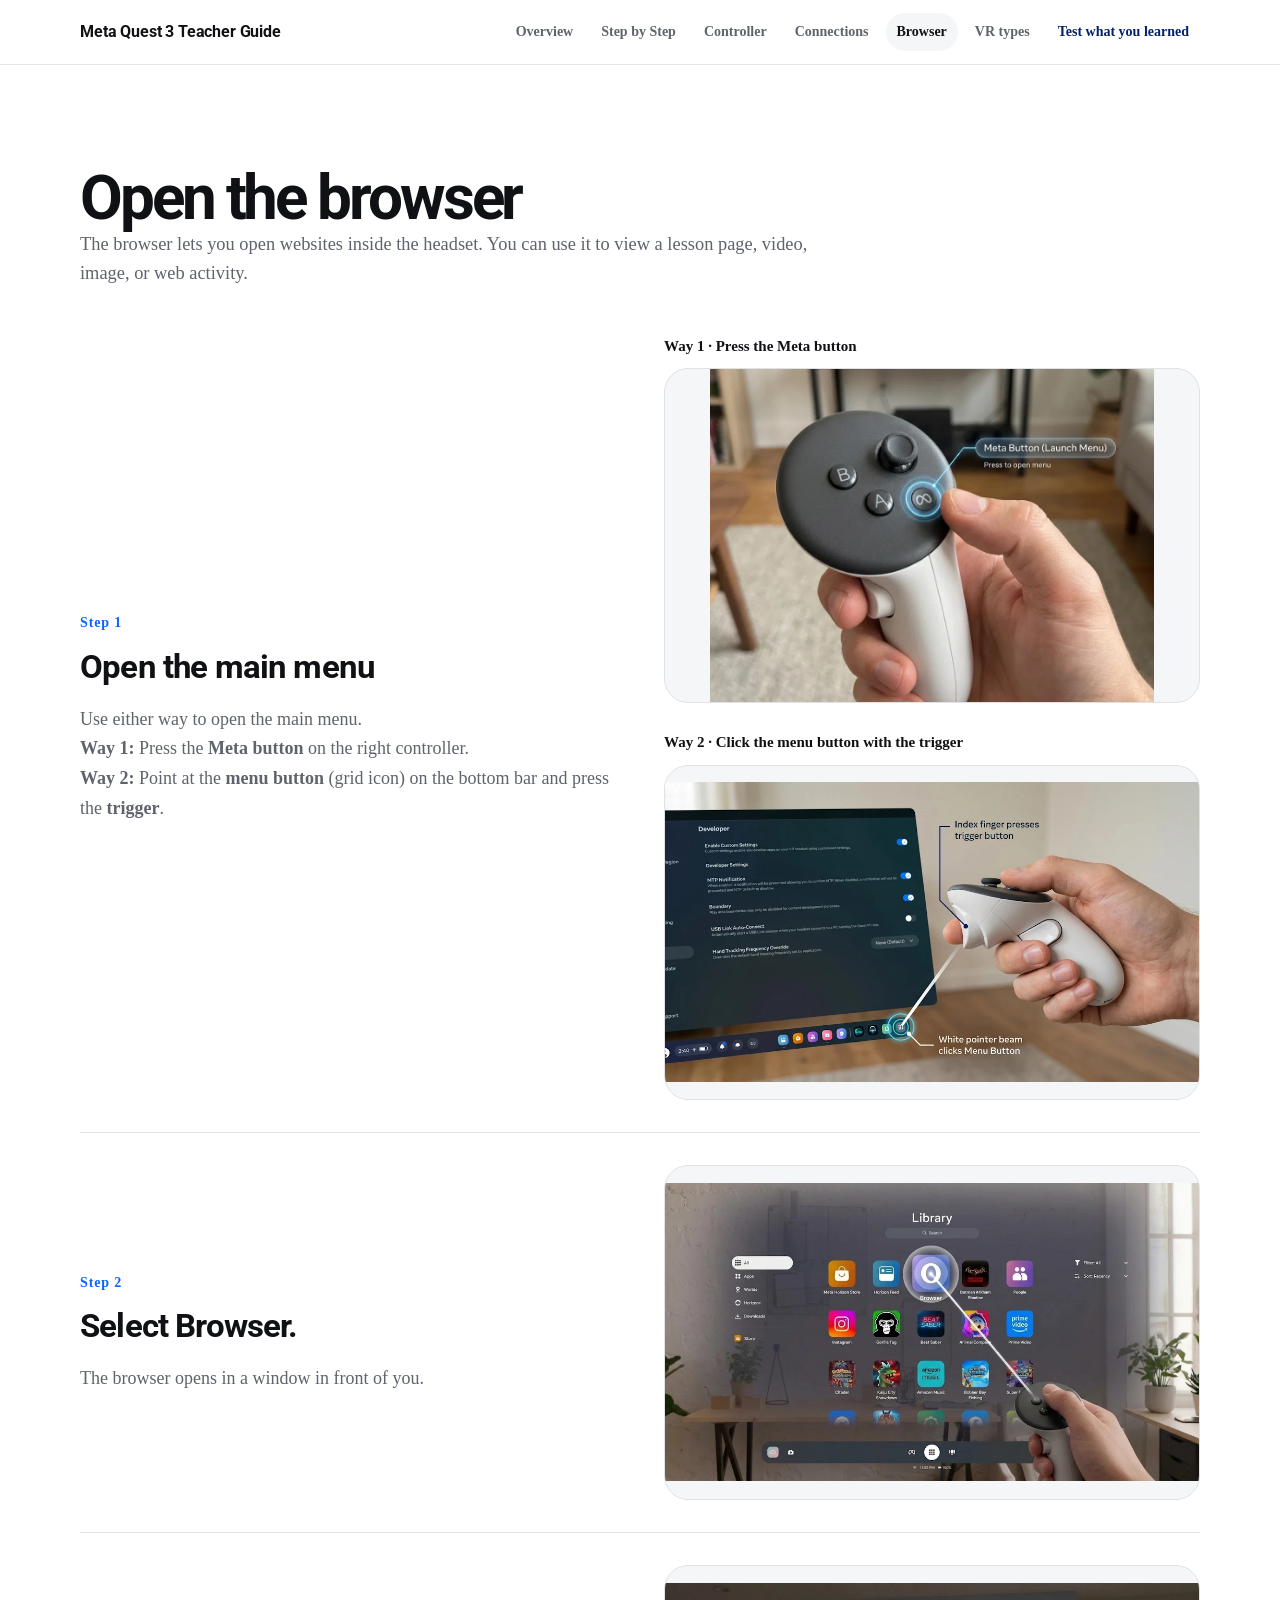
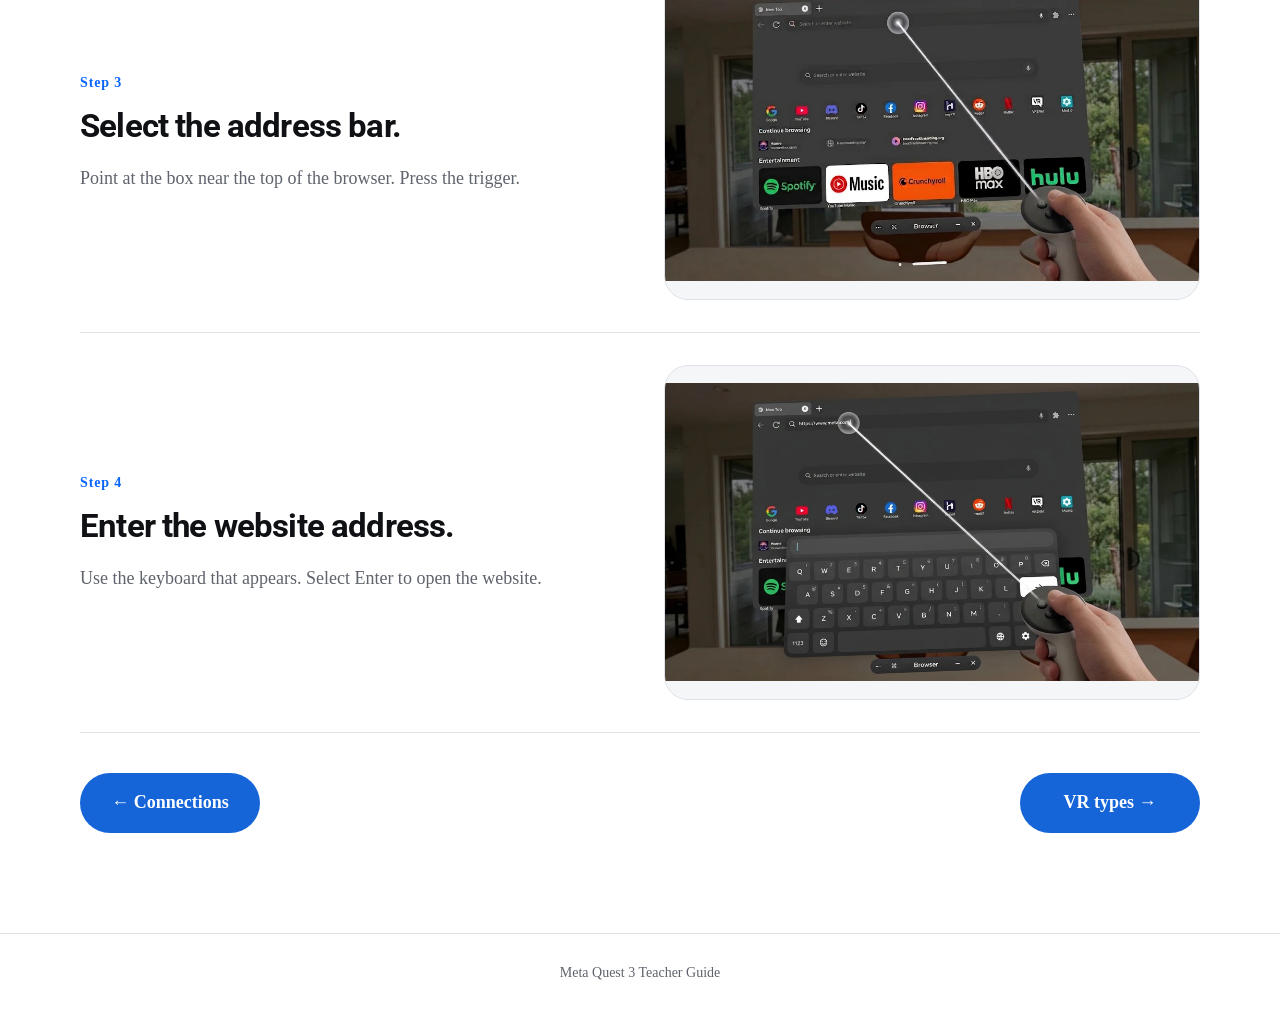
==== commit 22470522: "Add border to last walkthrough row in browser.html" ====
--- a/browser.html
+++ b/browser.html
@@ -25,6 +25,7 @@
 .wifi-shot .walkthrough-picture{display:flex;align-items:center;justify-content:center;aspect-ratio:16/10;background:#f5f6f8;border-radius:24px}
 .wifi-shot .walkthrough-picture img{width:100%;height:100%;object-fit:contain}
 
+.walkthrough-rows .walkthrough-row:last-child{border-bottom:1px solid var(--line);padding-bottom:32px}
 .browser-ways{display:grid;gap:28px;min-width:0}.browser-way-label{margin:0 0 10px;font-weight:700;font-size:15px}
 .browser-remaining{margin-top:32px;counter-reset:step 2}
 .browser-address-step{margin-top:32px}
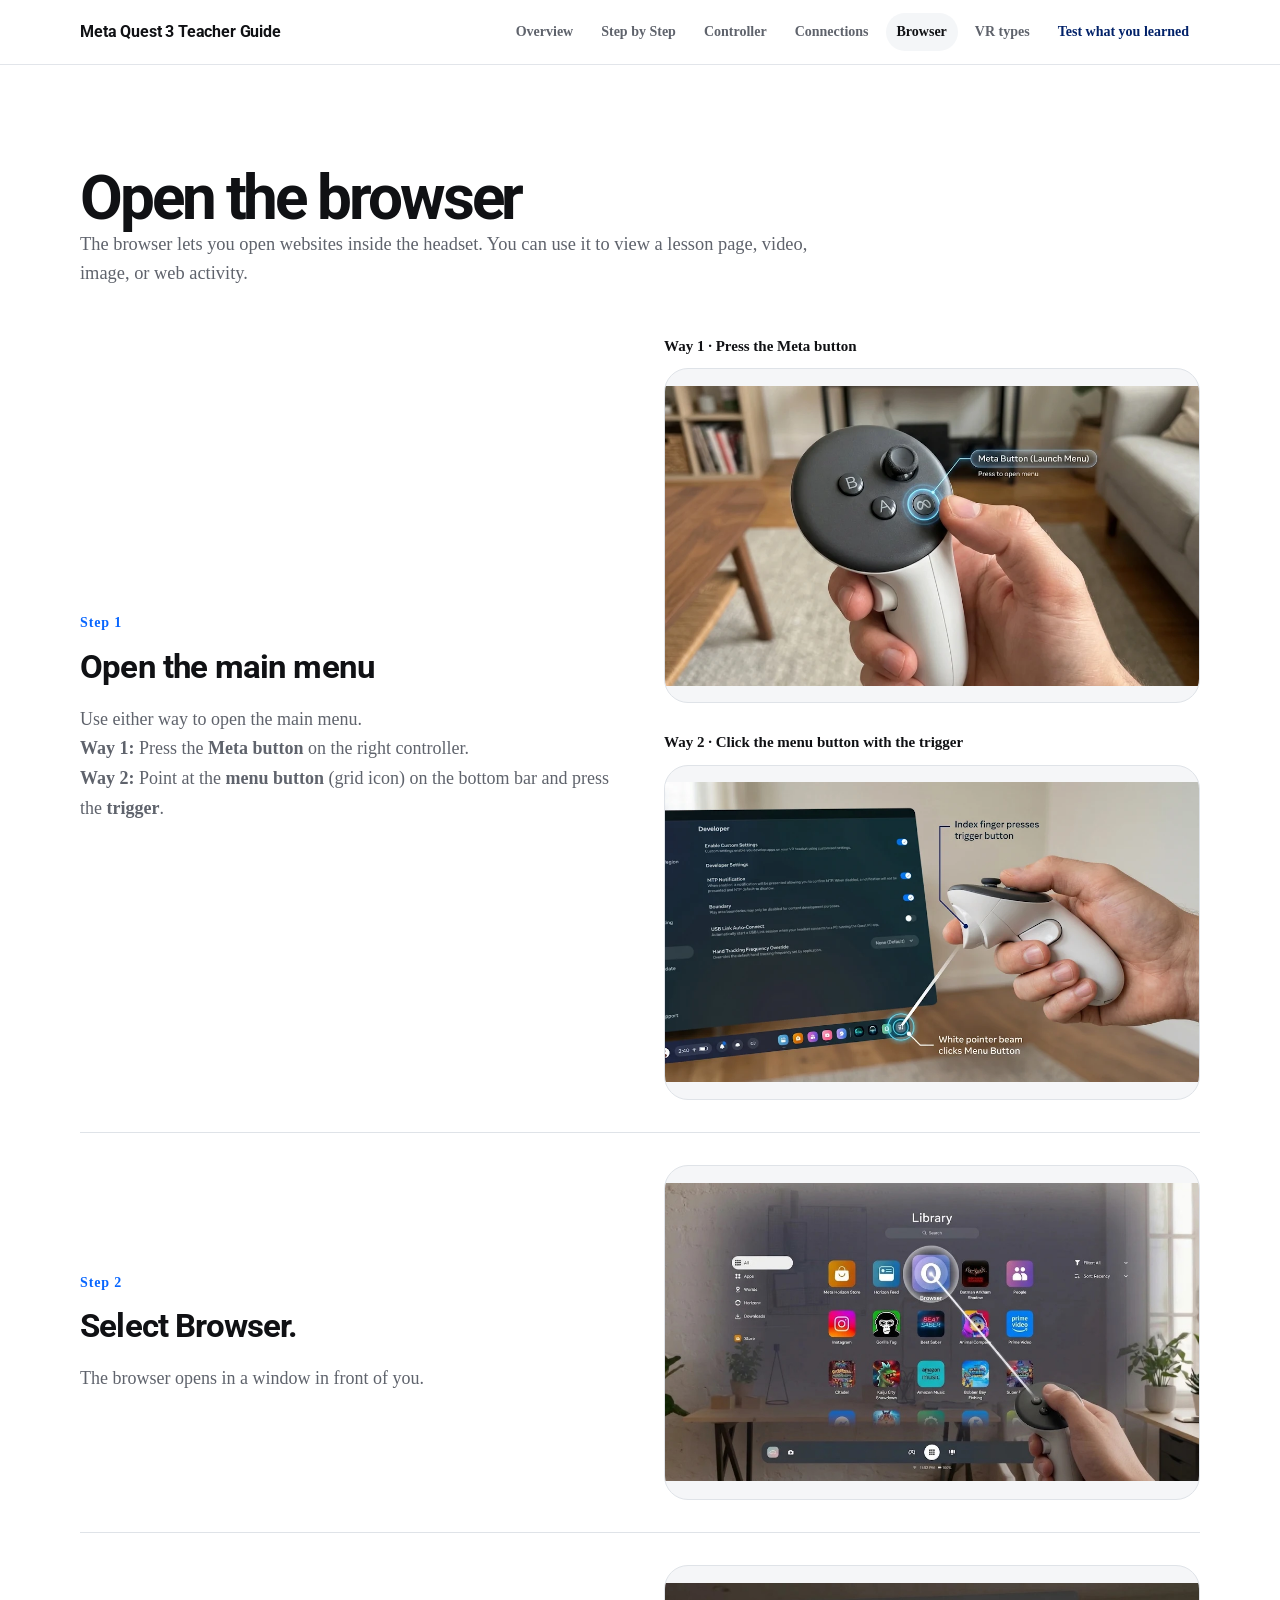
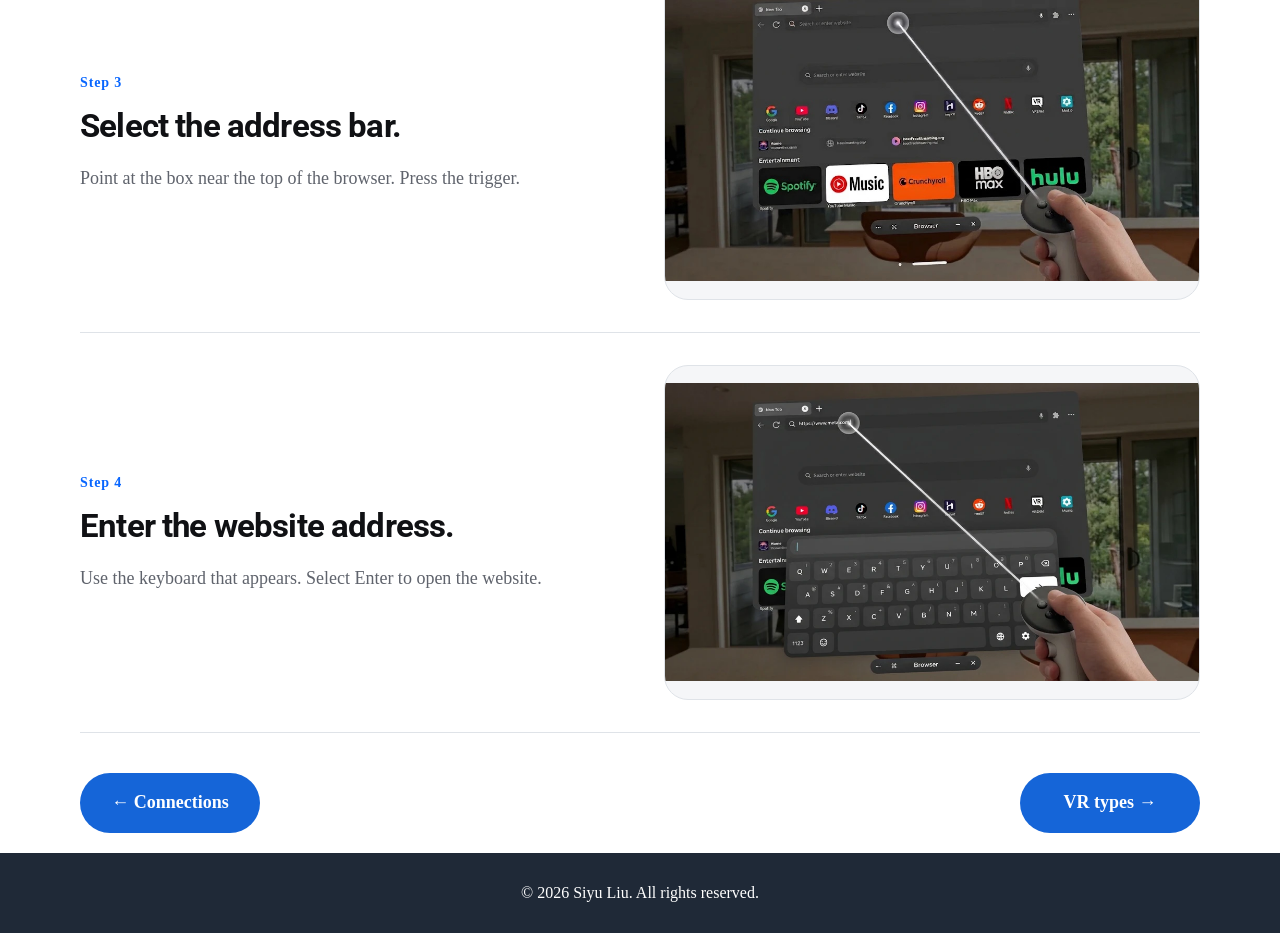
==== commit f1726faf: "Update footer text with copyright information" ====
--- a/browser.html
+++ b/browser.html
@@ -80,6 +80,6 @@
 
   </main>
 
-  <footer class="site-footer">Meta Quest 3 Teacher Guide</footer>
+  <footer class="site-footer">&copy; 2026 Siyu Liu. All rights reserved.</footer>
 </body>
 </html>
--- a/style.css
+++ b/style.css
@@ -580,3 +580,10 @@
   font-family: "Roboto", Arial, sans-serif !important;
   font-weight: 700 !important;
 }
+
+/* Smaller gap between the last page content and the footer (all pages) */
+main > section:last-child { padding-bottom: 20px !important; }
+main:not(:has(> section:last-child)) { padding-bottom: 20px !important; }
+
+/* Footer: dark bar with copyright (all pages) */
+.site-footer { color: #ffffff !important; background: #1f2937 !important; border-top: 0 !important; font-size: 16px !important; }
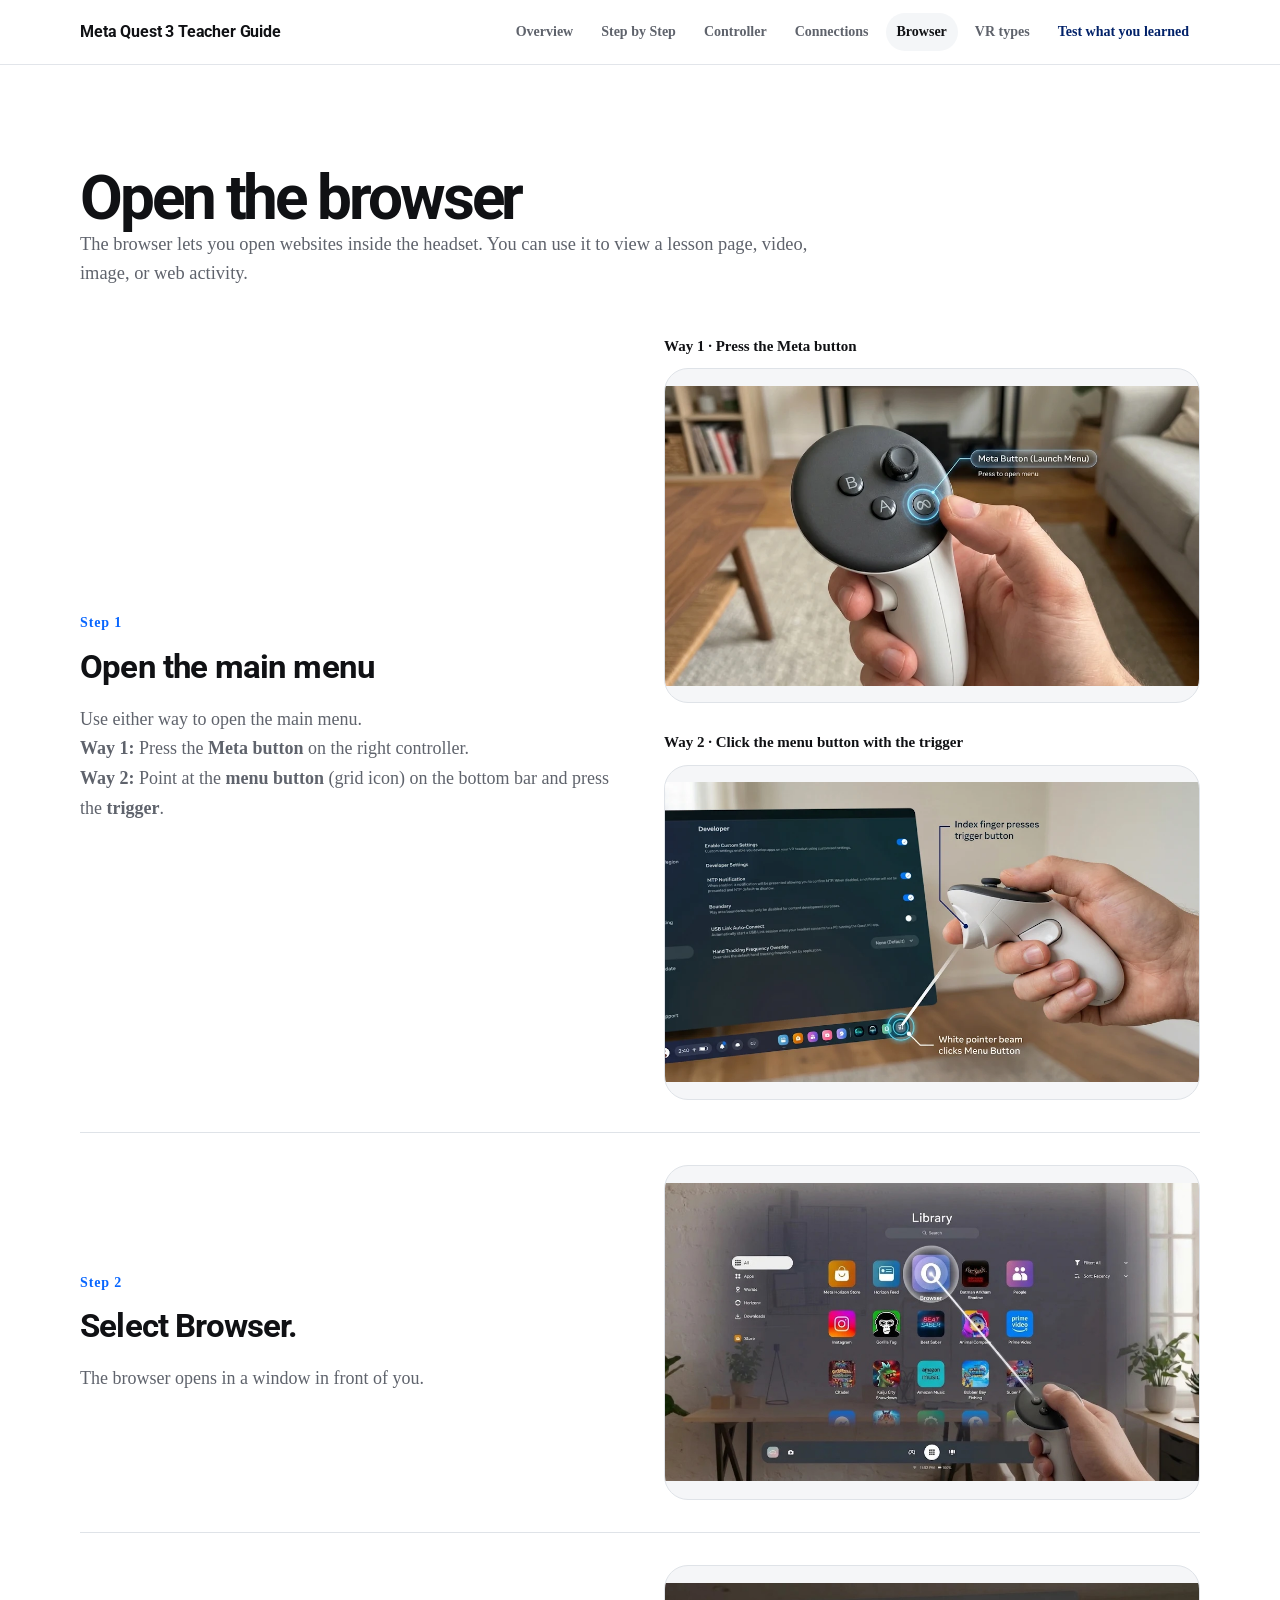
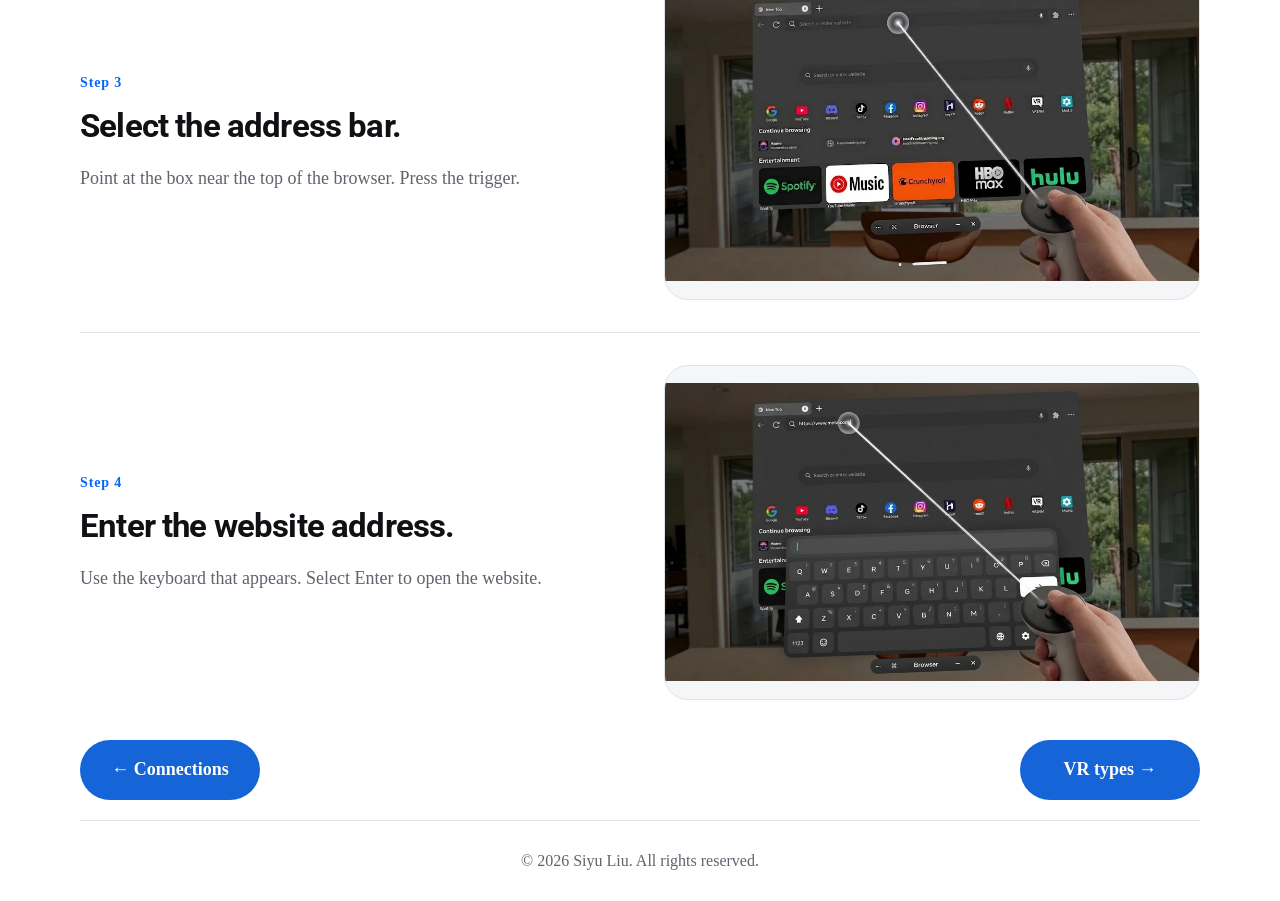
==== commit c613b91c: "Update browser address step styling" ====
--- a/browser.html
+++ b/browser.html
@@ -26,6 +26,7 @@
 .wifi-shot .walkthrough-picture img{width:100%;height:100%;object-fit:contain}
 
 .walkthrough-rows .walkthrough-row:last-child{border-bottom:1px solid var(--line);padding-bottom:32px}
+.browser-address-step:has(+ .browser-page-links){border-bottom:0;padding-bottom:0}
 .browser-ways{display:grid;gap:28px;min-width:0}.browser-way-label{margin:0 0 10px;font-weight:700;font-size:15px}
 .browser-remaining{margin-top:32px;counter-reset:step 2}
 .browser-address-step{margin-top:32px}
--- a/style.css
+++ b/style.css
@@ -585,5 +585,6 @@
 main > section:last-child { padding-bottom: 20px !important; }
 main:not(:has(> section:last-child)) { padding-bottom: 20px !important; }
 
-/* Footer: dark bar with copyright (all pages) */
-.site-footer { color: #ffffff !important; background: #1f2937 !important; border-top: 0 !important; font-size: 16px !important; }
+/* Footer: copyright, no background color (all pages) */
+.site-footer { color: var(--muted) !important; background: transparent !important; border-top: 0 !important; font-size: 16px !important; padding-top: 0 !important; }
+.site-footer::before { content: ""; display: block; width: min(100%, var(--content)); height: 1px; margin: 0 auto 28px; background: var(--line); }
